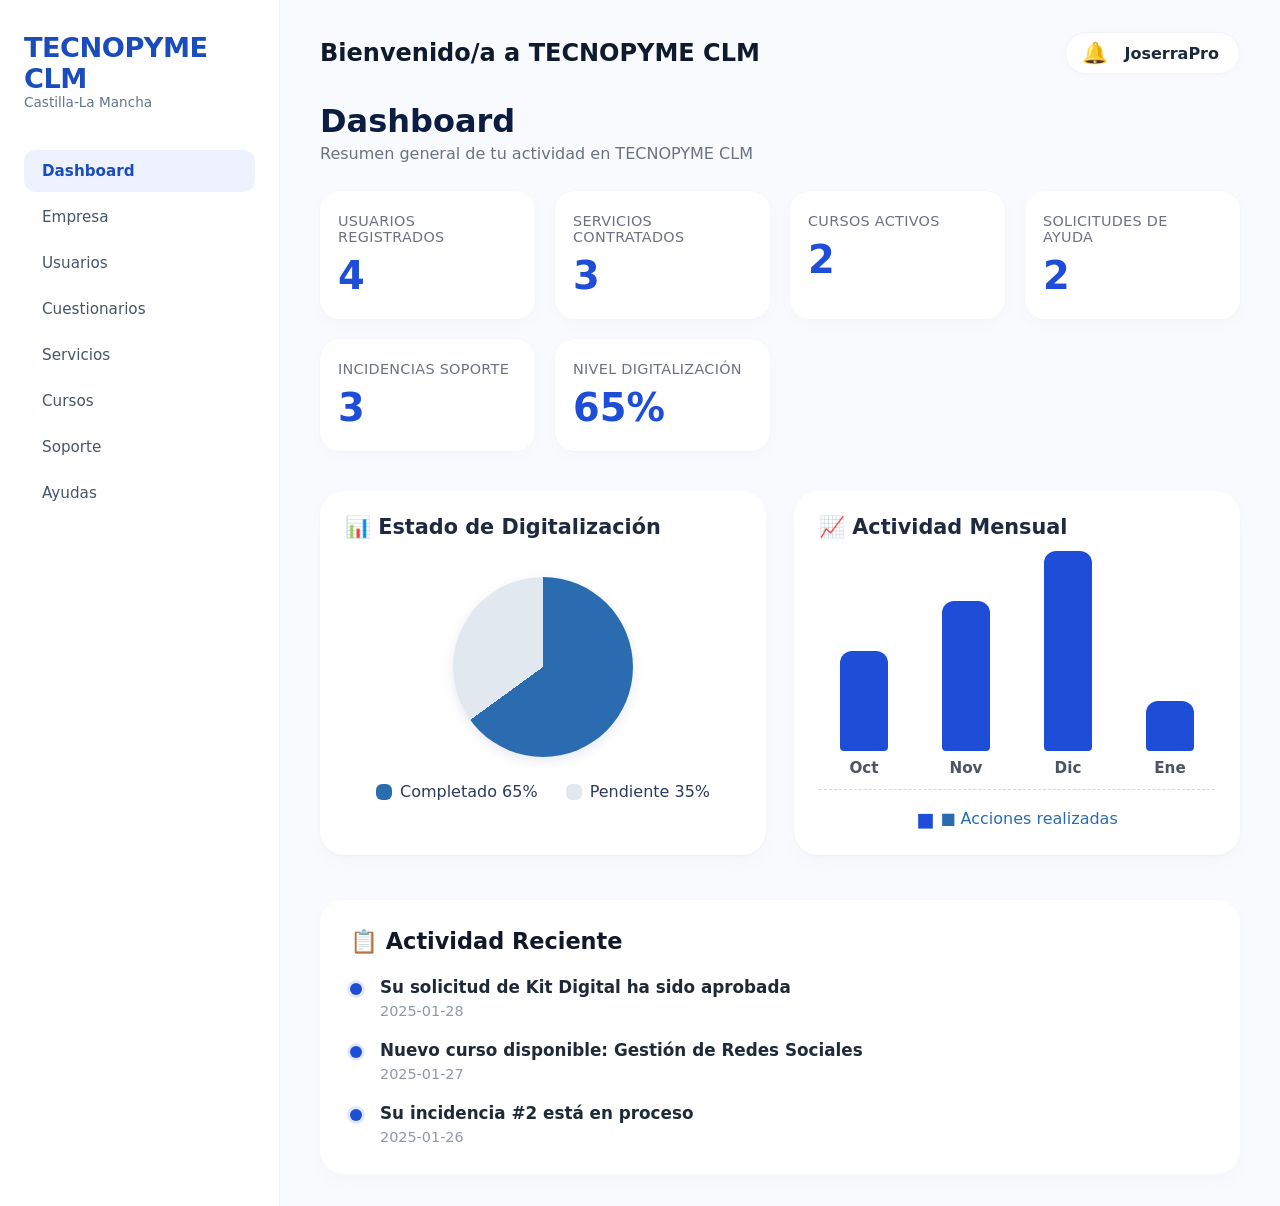
==== index.html @ 3295a4f4 "ldid diidid" ====
<!DOCTYPE html>
<html lang="es">
<head>
    <meta charset="UTF-8">
    <meta name="viewport" content="width=device-width, initial-scale=1.0">
    <title>TECNOPYME CLM · Dashboard</title>
    <link rel="stylesheet" href="estilos3.css">
</head>
<body>
    <div class="layout">
        <!-- SIDEBAR -->
        <aside class="sidebar">
            <div class="logo">
                <h2>TECNOPYME CLM</h2>
                <span>Castilla-La Mancha</span>
            </div>

           <nav class="menu">
            <a href="index.html" class="active">Dashboard</a>
            <a href="empresa.html" >Empresa</a>
            <a href="usuarios.html">Usuarios</a>
            <a href="cuestionarios.html">Cuestionarios</a>
            <a href="servicios.html">Servicios</a>
            <a href="cursos.html">Cursos</a>
            <a href="soporte.html">Soporte</a>
            <a href="ayudas.html">Ayudas </a>
        </nav>
        </aside>

        <!-- MAIN CONTENT -->
        <main class="main-content">
            <!-- TOPBAR -->
            <header class="topbar">
                <h3>Bienvenido/a a TECNOPYME CLM</h3>
                <div class="user">
                    <span class="notification">🔔</span>
                    <span class="user-name">JoserraPro</span>
                </div>
            </header>

            <!-- DASHBOARD HEADER -->
            <section class="dashboard-header">
                <h1>Dashboard</h1>
                <p>Resumen general de tu actividad en TECNOPYME CLM</p>
            </section>

            <!-- CARDS SUPERIORES -->
            <section class="cards-grid">
                <div class="stat-card">
                    <h4>Usuarios Registrados</h4>
                    <div class="number">4</div>
                </div>
                <div class="stat-card">
                    <h4>Servicios Contratados</h4>
                    <div class="number">3</div>
                </div>
                <div class="stat-card">
                    <h4>Cursos Activos</h4>
                    <div class="number">2</div>
                </div>
                <div class="stat-card">
                    <h4>Solicitudes de Ayuda</h4>
                    <div class="number">2</div>
                </div>
                <div class="stat-card">
                    <h4>Incidencias Soporte</h4>
                    <div class="number">3</div>
                </div>
                <div class="stat-card">
                    <h4>Nivel Digitalización</h4>
                    <div class="number">65%</div>
                </div>
            </section>

            <!-- GRÁFICOS: PIE + BARRAS -->
            <section class="charts-row">
                <!-- GRÁFICO CIRCULAR -->
                <div class="chart-panel">
                    <h3>📊 Estado de Digitalización</h3>
                    <div class="pie-wrapper">
                        <div class="pie"></div>
                        <div class="pie-legend">
                            <div class="legend-item">
                                <span class="legend-color blue"></span> Completado 65%
                            </div>
                            <div class="legend-item">
                                <span class="legend-color gray"></span> Pendiente 35%
                            </div>
                        </div>
                    </div>
                </div>

                <!-- GRÁFICO DE BARRAS -->
                <div class="chart-panel">
                    <h3>📈 Actividad Mensual</h3>
                    <div class="barchart-container">
                        <div class="bar-group">
                            <div class="bar-item">
                                <div class="bar-fill" style="height: 100px;"></div>
                                <span class="bar-label">Oct</span>
                            </div>
                            <div class="bar-item">
                                <div class="bar-fill" style="height: 150px;"></div>
                                <span class="bar-label">Nov</span>
                            </div>
                            <div class="bar-item">
                                <div class="bar-fill" style="height: 200px;"></div>
                                <span class="bar-label">Dic</span>
                            </div>
                            <div class="bar-item">
                                <div class="bar-fill" style="height: 50px;"></div>
                                <span class="bar-label">Ene</span>
                            </div>
                        </div>
                        <div class="chart-legend">
                            <span>■ Acciones realizadas</span>
                        </div>
                    </div>
                </div>
            </section>

            <!-- ACTIVIDAD RECIENTE -->
            <section class="recent-section">
                <h3>📋 Actividad Reciente</h3>
                <div class="activity-list">
                    <div class="activity-item">
                        <div class="dot"></div>
                        <div>
                            <p>Su solicitud de Kit Digital ha sido aprobada</p>
                            <span>2025-01-28</span>
                        </div>
                    </div>
                    <div class="activity-item">
                        <div class="dot"></div>
                        <div>
                            <p>Nuevo curso disponible: Gestión de Redes Sociales</p>
                            <span>2025-01-27</span>
                        </div>
                    </div>
                    <div class="activity-item">
                        <div class="dot"></div>
                        <div>
                            <p>Su incidencia #2 está en proceso</p>
                            <span>2025-01-26</span>
                        </div>
                    </div>
                </div>
            </section>
        </main>
    </div>
</body>
</html>
---- estilos3.css ----
* {
    margin: 0;
    padding: 0;
    box-sizing: border-box;
    font-family: 'Segoe UI', Roboto, system-ui, sans-serif;
}

body {
    background-color: #f5f7fa;
}


.layout {
    display: grid;
    grid-template-columns: 260px 1fr;
    min-height: 100vh;
}


.sidebar {
    background: #ffffff;
    border-right: 1px solid #e6e9f0;
    padding: 28px 20px;
    display: flex;
    flex-direction: column;
    box-shadow: 2px 0 12px rgba(0,0,0,0.02);
}

.logo h2 {
    color: #1e4ed8;
    font-size: 1.6rem;
    font-weight: 700;
    letter-spacing: -0.3px;
    margin-bottom: 2px;
}

.logo span {
    font-size: 0.85rem;
    color: #6b7280;
    display: block;
    margin-top: -4px;
    font-weight: 500;
}

.menu {
    margin-top: 40px;
    display: flex;
    flex-direction: column;
    gap: 6px;
}

.menu a {
    text-decoration: none;
    color: #4b5563;
    padding: 12px 16px;
    border-radius: 12px;
    display: flex;
    align-items: center;
    gap: 12px;
    font-weight: 500;
    transition: 0.2s ease;
    font-size: 0.95rem;
}

.menu a:hover {
    background-color: #f0f4ff;
    color: #1e4ed8;
}

.menu a.active {
    background-color: #e8f0ff;
    color: #1e4ed8;
    font-weight: 600;
}


.main-content {
    padding: 30px 35px;
    background-color: #f5f7fa;
    overflow-y: auto;
}

.topbar {
    display: flex;
    justify-content: space-between;
    align-items: center;
    margin-bottom: 16px;
}

.topbar h3 {
    font-size: 1.7rem;
    font-weight: 600;
    color: #111827;
}

.user {
    display: flex;
    align-items: center;
    gap: 20px;
    background: white;
    padding: 8px 16px 8px 20px;
    border-radius: 40px;
    box-shadow: 0 2px 6px rgba(0,0,0,0.02);
    font-weight: 500;
    color: #1f2937;
}

.notification {
    font-size: 1.4rem;
}


.dashboard-header {
    margin-bottom: 28px;
}

.dashboard-header h1 {
    font-size: 2rem;
    font-weight: 700;
    color: #0b1e42;
    margin-bottom: 4px;
}

.dashboard-header p {
    color: #6b7280;
    font-size: 1rem;
}


.cards-grid {
    display: grid;
    grid-template-columns: repeat(auto-fit, minmax(170px, 1fr));
    gap: 20px;
    margin-bottom: 40px;
}

.stat-card {
    background: white;
    border-radius: 20px;
    padding: 22px 18px;
    box-shadow: 0 5px 18px rgba(0,0,0,0.02), 0 0 0 1px rgba(0,0,0,0.01);
}

.stat-card h4 {
    font-size: 0.9rem;
    font-weight: 500;
    color: #6b7280;
    letter-spacing: 0.3px;
    margin-bottom: 10px;
    text-transform: uppercase;
}

.stat-card .number {
    font-size: 2.4rem;
    font-weight: 700;
    color: #1e4ed8;
    line-height: 1.1;
}

.charts-row {
    display: grid;
    grid-template-columns: 1fr 1fr;
    gap: 28px;
    margin-bottom: 45px;
}

.chart-panel {
    background: white;
    border-radius: 24px;
    padding: 24px 25px;
    box-shadow: 0 8px 22px rgba(0,0,0,0.02), 0 1px 2px rgba(0,0,0,0.03);
}

.chart-panel h3 {
    font-size: 1.3rem;
    font-weight: 600;
    color: #1f2a41;
    margin-bottom: 18px;
}


.pie-wrapper {
    display: flex;
    flex-direction: column;
    align-items: center;
    justify-content: center;
}

.pie {
    width: 180px;
    height: 180px;
    border-radius: 50%;
    background: conic-gradient(#2b6cb0 0deg 234deg, #e2e8f0 234deg 360deg);
    margin: 20px 0 10px;
    box-shadow: 0 4px 12px rgba(0,40,100,0.1);
}

.pie-legend {
    display: flex;
    gap: 28px;
    margin-top: 15px;
    font-weight: 500;
}

.legend-item {
    display: flex;
    align-items: center;
    gap: 8px;
    color: #2d3a5e;
}

.legend-color {
    width: 16px;
    height: 16px;
    border-radius: 6px;
}

.legend-color.blue {
    background-color: #2b6cb0;
}

.legend-color.gray {
    background-color: #e2e8f0;
}


.barchart-container {
    margin-top: 12px;
}

.bar-group {
    display: flex;
    align-items: flex-end;
    justify-content: space-around;
    gap: 12px;
    height: 220px;
    margin-bottom: 12px;
}

.bar-item {
    flex: 1;
    display: flex;
    flex-direction: column;
    align-items: center;
    gap: 8px;
}

.bar-fill {
    width: 100%;
    max-width: 48px;
    background-color: #1e4ed8;
    border-radius: 12px 12px 4px 4px;
    min-height: 6px;
}

.bar-label {
    font-weight: 600;
    color: #4b5563;
    font-size: 0.95rem;
}

.chart-legend {
    display: flex;
    justify-content: center;
    gap: 8px;
    color: #2b6cb0;
    font-weight: 500;
    margin-top: 10px;
    border-top: 1px dashed #d1d9e6;
    padding-top: 18px;
}

.chart-legend span::before {
    content: "■";
    color: #1e4ed8;
    margin-right: 6px;
    font-size: 1.2rem;
    vertical-align: middle;
}


.recent-section {
    background: white;
    border-radius: 24px;
    padding: 28px 30px;
    box-shadow: 0 8px 22px rgba(0,0,0,0.02);
    margin-top: 10px;
}

.recent-section h3 {
    font-size: 1.4rem;
    font-weight: 600;
    color: #111827;
    margin-bottom: 22px;
}

.activity-list {
    display: flex;
    flex-direction: column;
    gap: 20px;
}

.activity-item {
    display: flex;
    align-items: flex-start;
    gap: 18px;
}

.dot {
    width: 12px;
    height: 12px;
    background-color: #1e4ed8;
    border-radius: 50%;
    margin-top: 6px;
    box-shadow: 0 0 0 3px rgba(30,78,216,0.12);
}

.activity-item p {
    font-weight: 600;
    color: #1f2937;
    margin-bottom: 4px;
    font-size: 1.05rem;
}

.activity-item span {
    color: #8e98ab;
    font-size: 0.9rem;
    font-weight: 500;
}


/*  */


* {
    margin: 0;
    padding: 0;
    box-sizing: border-box;
    font-family: 'Segoe UI', Roboto, system-ui, -apple-system, sans-serif;
}

body {
    background-color: #f8fafd;
}


.layout {
    display: grid;
    grid-template-columns: 280px 1fr;
    min-height: 100vh;
}


.sidebar {
    background: #ffffff;
    border-right: 1px solid #edf2f7;
    padding: 32px 24px;
    display: flex;
    flex-direction: column;
    box-shadow: 4px 0 20px rgba(0, 0, 0, 0.02);
}

.logo h2 {
    color: #1a4cbc;
    font-size: 1.7rem;
    font-weight: 700;
    letter-spacing: -0.5px;
    margin-bottom: 4px;
}

.logo span {
    font-size: 0.85rem;
    color: #64748b;
    display: block;
    font-weight: 500;
}

.menu {
    margin-top: 40px;
    display: flex;
    flex-direction: column;
    gap: 4px;
}

.menu a {
    text-decoration: none;
    color: #475569;
    padding: 12px 18px;
    border-radius: 12px;
    display: flex;
    align-items: center;
    gap: 12px;
    font-weight: 500;
    font-size: 0.95rem;
    transition: all 0.2s ease;
}

.menu a:hover {
    background-color: #f1f5f9;
    color: #1a4cbc;
}

.menu a.active {
    background-color: #eef2ff;
    color: #1a4cbc;
    font-weight: 600;
}


.main-content {
    padding: 32px 40px;
    background-color: #f8fafd;
}


.topbar {
    display: flex;
    justify-content: space-between;
    align-items: center;
    margin-bottom: 28px;
}

.topbar h3 {
    font-size: 1.5rem;
    font-weight: 600;
    color: #0f1a2e;
}

.user {
    display: flex;
    align-items: center;
    gap: 16px;
    background: white;
    padding: 8px 20px 8px 16px;
    border-radius: 40px;
    box-shadow: 0 2px 8px rgba(0, 0, 0, 0.02);
    border: 1px solid #f0f4f9;
}

.notification {
    font-size: 1.3rem;
}

.user-name {
    font-weight: 600;
    color: #1e293b;
}


.page-header {
    margin-bottom: 32px;
}

.page-title {
    font-size: 2.2rem;
    font-weight: 700;
    color: #0b1e42;
    margin-bottom: 6px;
}

.page-subtitle {
    color: #64748b;
    font-size: 1.1rem;
}


.cursos-container {
    display: flex;
    flex-direction: column;
    gap: 16px;
}


.curso-card {
    background: white;
    border-radius: 24px;
    padding: 28px 32px;
    display: flex;
    justify-content: space-between;
    align-items: center;
    box-shadow: 0 4px 20px rgba(0, 0, 0, 0.02);
    border: 1px solid #f0f4fa;
    transition: all 0.2s ease;
}

.curso-card:hover {
    box-shadow: 0 12px 30px rgba(0, 0, 0, 0.04);
    border-color: #d9e6f2;
}

.curso-info {
    flex: 1;
}

.curso-titulo {
    font-size: 1.4rem;
    font-weight: 700;
    color: #0f1a2e;
    margin-bottom: 6px;
}

.curso-descripcion {
    font-size: 1rem;
    color: #5f6c86;
    margin-bottom: 16px;
}

.curso-detalles {
    display: flex;
    align-items: center;
    gap: 24px;
    flex-wrap: wrap;
}

.curso-duracion {
    display: flex;
    align-items: center;
    gap: 6px;
    color: #4b5565;
    font-weight: 500;
    font-size: 0.95rem;
}

.curso-estado {
    padding: 6px 16px;
    border-radius: 40px;
    font-size: 0.9rem;
    font-weight: 600;
    display: inline-flex;
    align-items: center;
    gap: 4px;
}

.curso-estado.activo {
    background: #e6f7e6;
    color: #0e7b32;
}

.curso-inscrito {
    background: #e8f0fe;
    color: #1a4cbc;
    padding: 6px 16px;
    border-radius: 40px;
    font-weight: 600;
    font-size: 0.9rem;
    display: inline-flex;
    align-items: center;
    gap: 6px;
}

.curso-no-inscrito {
    color: #64748b;
    font-weight: 500;
    font-size: 0.95rem;
    padding: 6px 0;
}

.curso-boton {
    background: #1a4cbc;
    color: white;
    border: none;
    padding: 14px 32px;
    border-radius: 40px;
    font-weight: 600;
    font-size: 1rem;
    cursor: pointer;
    transition: all 0.2s ease;
    white-space: nowrap;
    box-shadow: 0 8px 16px rgba(26, 76, 188, 0.2);
    margin-left: 24px;
    border: 1px solid transparent;
}

.curso-boton:hover {
    background: #0f3a94;
    transform: translateY(-2px);
    box-shadow: 0 12px 24px rgba(26, 76, 188, 0.25);
}

.curso-boton:active {
    transform: translateY(0);
    box-shadow: 0 4px 12px rgba(26, 76, 188, 0.2);
}


/* ofidjd */
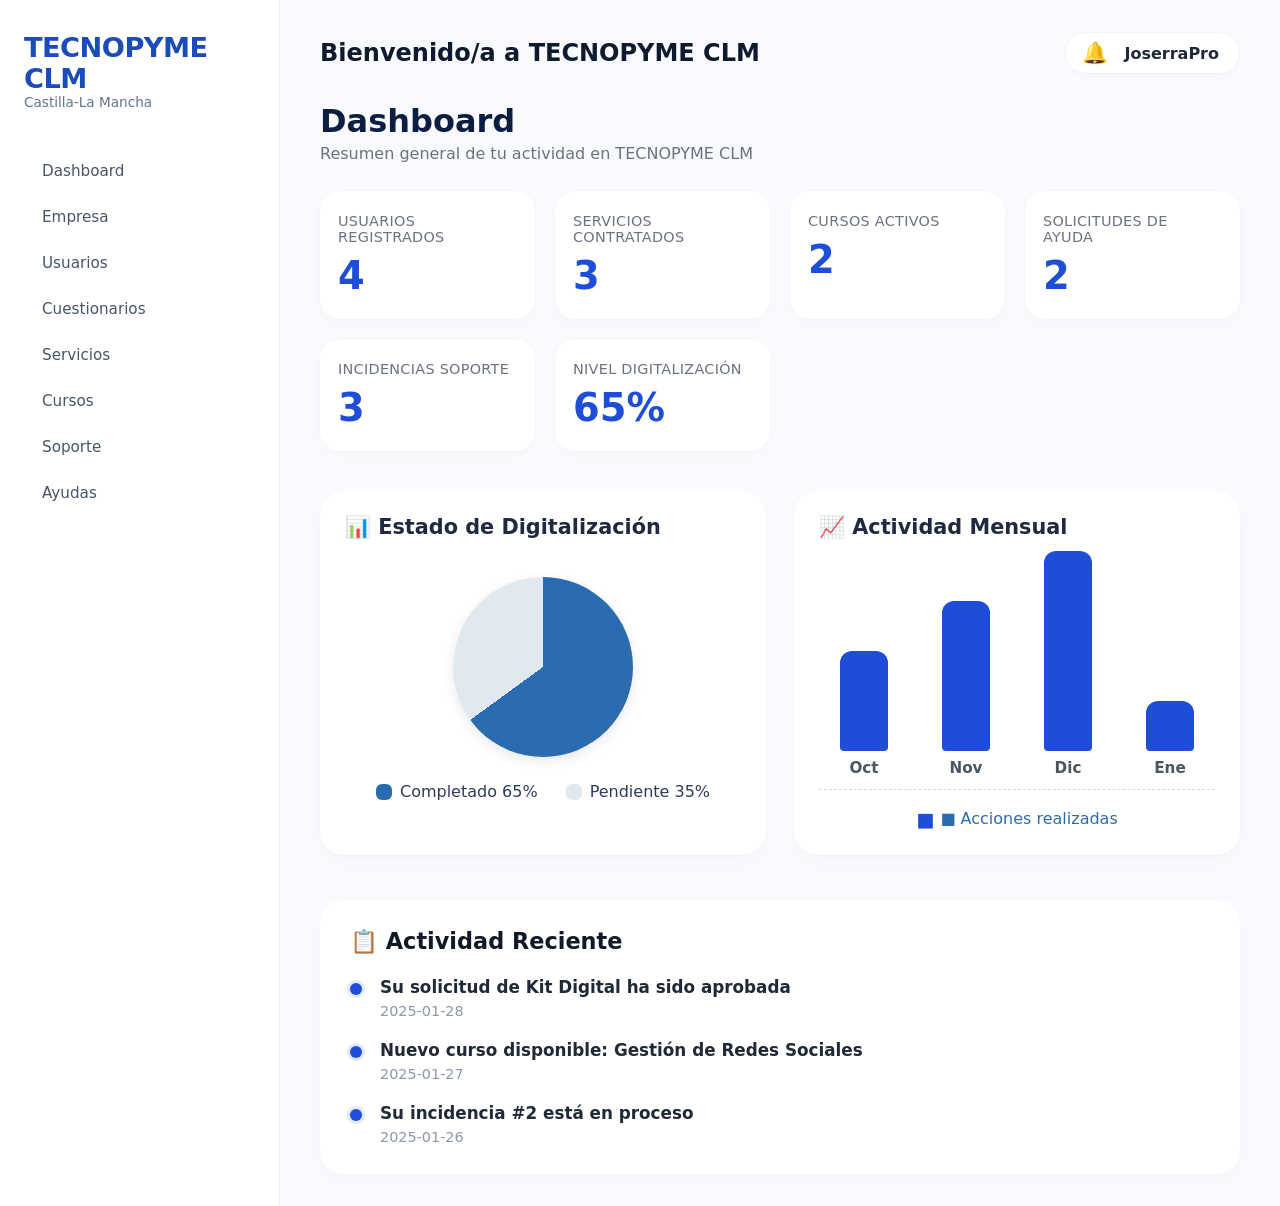
==== commit 30b3eda5: "Merge branch 'main' of https://github.com/bachirsalehsahara-prog/ProyectoJoserra" ====
--- a/index.html
+++ b/index.html
@@ -15,15 +15,15 @@
                 <span>Castilla-La Mancha</span>
             </div>
 
-           <nav class="menu">
-            <a href="index.html" class="active">Dashboard</a>
-            <a href="empresa.html" >Empresa</a>
-            <a href="usuarios.html">Usuarios</a>
-            <a href="cuestionarios.html">Cuestionarios</a>
-            <a href="servicios.html">Servicios</a>
-            <a href="cursos.html">Cursos</a>
-            <a href="soporte.html">Soporte</a>
-            <a href="ayudas.html">Ayudas </a>
+        <nav class="menu">
+            <a href="#index.html"></i> Dashboard</a>
+            <a href="#empresa.html"></i> Empresa</a>
+            <a href="#usuarios.html"></i> Usuarios</a>
+            <a href="#cuestionarios.html"></i> Cuestionarios</a>
+            <a href="#servicios.html"></i> Servicios</a>
+            <a href="#cursos.html"></i> Cursos</a>
+            <a href="#soporte.html"></i> Soporte</a>
+            <a href="#ayudas.html"></i> Ayudas</a>
         </nav>
         </aside>
 
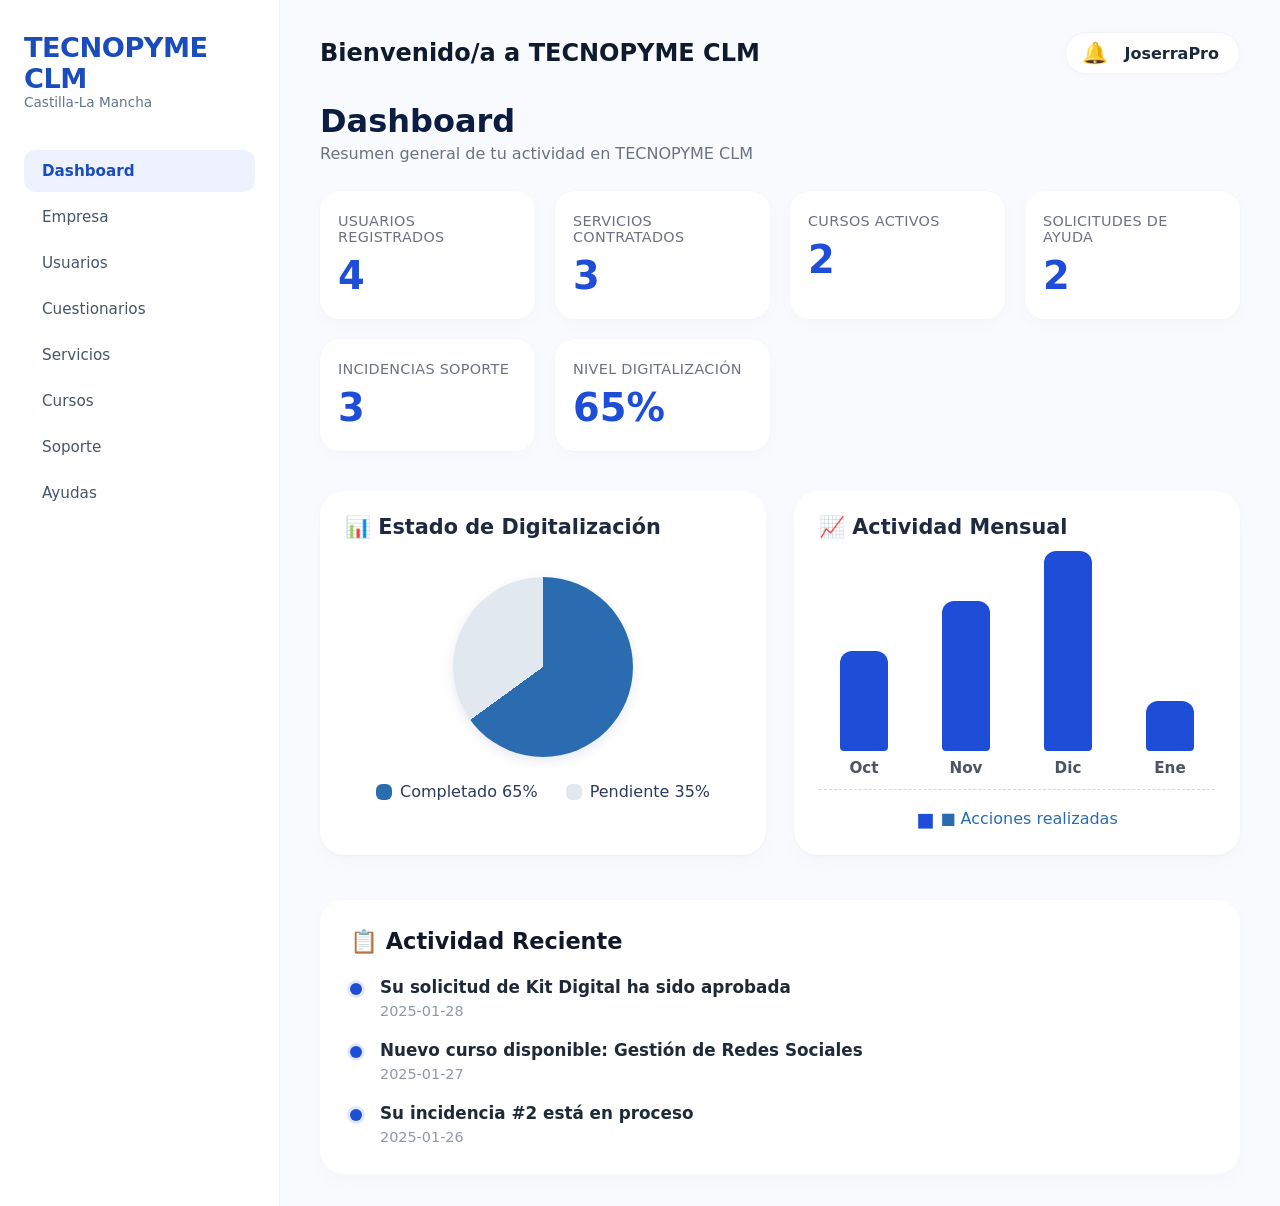
==== commit 7a045740: "jhj" ====
--- a/index.html
+++ b/index.html
@@ -16,14 +16,15 @@
             </div>
 
         <nav class="menu">
-            <a href="#index.html"></i> Dashboard</a>
-            <a href="#empresa.html"></i> Empresa</a>
-            <a href="#usuarios.html"></i> Usuarios</a>
-            <a href="#cuestionarios.html"></i> Cuestionarios</a>
-            <a href="#servicios.html"></i> Servicios</a>
-            <a href="#cursos.html"></i> Cursos</a>
-            <a href="#soporte.html"></i> Soporte</a>
-            <a href="#ayudas.html"></i> Ayudas</a>
+                <a href="index.html" class="active">Dashboard</a>
+                <a href="empresa.html">Empresa</a>
+                <a href="usuarios.html" class="activo">Usuarios</a>
+                <a href="cuestionarios.html">Cuestionarios</a>
+                <a href="servicios.html">Servicios</a>
+                <a href="cursos.html">Cursos</a>
+                <a href="soporte.html">Soporte</a>
+                <a href="ayudas.html">Ayudas</a>
+            </nav>
         </nav>
         </aside>
 
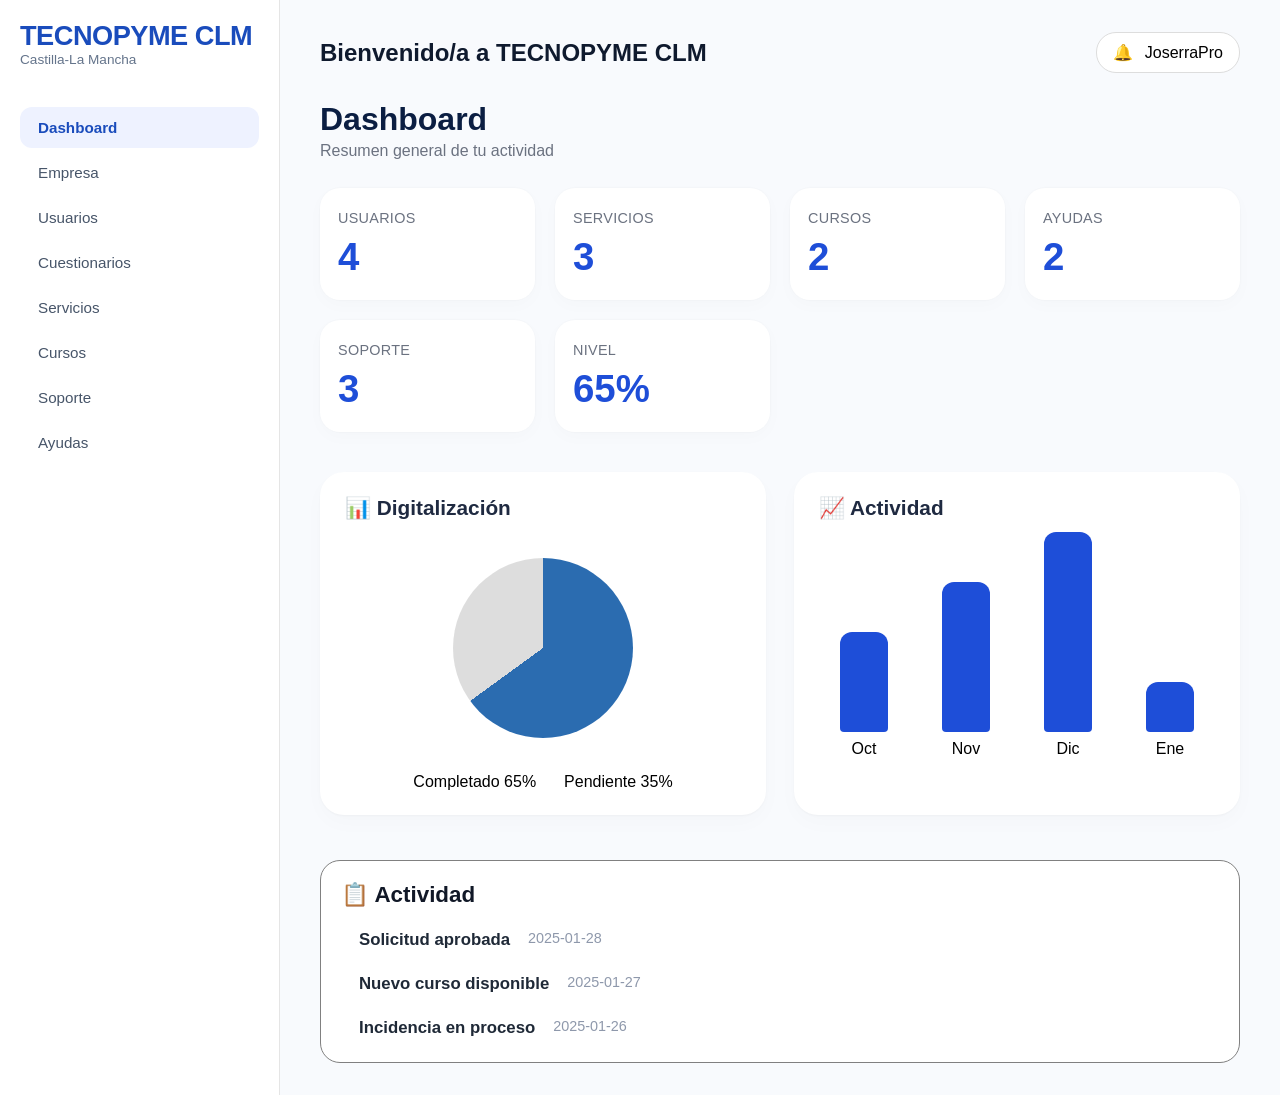
==== commit aa9fa9b4: "Refactor HTML structure for improved layout" ====
--- a/index.html
+++ b/index.html
@@ -6,148 +6,130 @@
     <title>TECNOPYME CLM · Dashboard</title>
     <link rel="stylesheet" href="estilos3.css">
 </head>
+
 <body>
-    <div class="layout">
-        <!-- SIDEBAR -->
-        <aside class="sidebar">
-            <div class="logo">
-                <h2>TECNOPYME CLM</h2>
-                <span>Castilla-La Mancha</span>
+<div class="layout">
+
+    <!-- SIDEBAR -->
+    <aside class="sidebar">
+
+        <div class="logo">
+            <h2>TECNOPYME CLM</h2>
+            <span>Castilla-La Mancha</span>
+        </div>
+
+        <nav class="menu">
+            <a href="index.html" class="active">Dashboard</a>
+            <a href="empresa.html">Empresa</a>
+            <a href="usuarios.html">Usuarios</a>
+            <a href="cuestionarios.html">Cuestionarios</a>
+            <a href="servicios.html">Servicios</a>
+            <a href="cursos.html">Cursos</a>
+            <a href="soporte.html">Soporte</a>
+            <a href="ayudas.html">Ayudas</a>
+        </nav>
+
+    </aside>
+
+    <!-- MAIN -->
+    <main class="main-content">
+
+        <header class="topbar">
+            <h3>Bienvenido/a a TECNOPYME CLM</h3>
+
+            <div class="user">
+                🔔 <span>JoserraPro</span>
+            </div>
+        </header>
+
+        <section class="dashboard-header">
+            <h1>Dashboard</h1>
+            <p>Resumen general de tu actividad</p>
+        </section>
+
+        <section class="cards-grid">
+            <div class="stat-card"><h4>Usuarios</h4><div class="number">4</div></div>
+            <div class="stat-card"><h4>Servicios</h4><div class="number">3</div></div>
+            <div class="stat-card"><h4>Cursos</h4><div class="number">2</div></div>
+            <div class="stat-card"><h4>Ayudas</h4><div class="number">2</div></div>
+            <div class="stat-card"><h4>Soporte</h4><div class="number">3</div></div>
+            <div class="stat-card"><h4>Nivel</h4><div class="number">65%</div></div>
+        </section>
+
+        <section class="charts-row">
+
+            <div class="chart-panel">
+                <h3>📊 Digitalización</h3>
+
+                <div class="pie-wrapper">
+                    <div class="pie"></div>
+
+                    <div class="pie-legend">
+                        <div>Completado 65%</div>
+                        <div>Pendiente 35%</div>
+                    </div>
+                </div>
             </div>
 
-        <nav class="menu">
-                <a href="index.html" class="active">Dashboard</a>
-                <a href="empresa.html">Empresa</a>
-                <a href="usuarios.html" class="activo">Usuarios</a>
-                <a href="cuestionarios.html">Cuestionarios</a>
-                <a href="servicios.html">Servicios</a>
-                <a href="cursos.html">Cursos</a>
-                <a href="soporte.html">Soporte</a>
-                <a href="ayudas.html">Ayudas</a>
-            </nav>
-        </nav>
-        </aside>
+            <div class="chart-panel">
+                <h3>📈 Actividad</h3>
 
-        <!-- MAIN CONTENT -->
-        <main class="main-content">
-            <!-- TOPBAR -->
-            <header class="topbar">
-                <h3>Bienvenido/a a TECNOPYME CLM</h3>
-                <div class="user">
-                    <span class="notification">🔔</span>
-                    <span class="user-name">JoserraPro</span>
-                </div>
-            </header>
+                <div class="barchart-container">
+                    <div class="bar-group">
 
-            <!-- DASHBOARD HEADER -->
-            <section class="dashboard-header">
-                <h1>Dashboard</h1>
-                <p>Resumen general de tu actividad en TECNOPYME CLM</p>
-            </section>
+                        <div class="bar-item">
+                            <div class="bar-fill" style="height:100px;"></div>
+                            <span>Oct</span>
+                        </div>
 
-            <!-- CARDS SUPERIORES -->
-            <section class="cards-grid">
-                <div class="stat-card">
-                    <h4>Usuarios Registrados</h4>
-                    <div class="number">4</div>
-                </div>
-                <div class="stat-card">
-                    <h4>Servicios Contratados</h4>
-                    <div class="number">3</div>
-                </div>
-                <div class="stat-card">
-                    <h4>Cursos Activos</h4>
-                    <div class="number">2</div>
-                </div>
-                <div class="stat-card">
-                    <h4>Solicitudes de Ayuda</h4>
-                    <div class="number">2</div>
-                </div>
-                <div class="stat-card">
-                    <h4>Incidencias Soporte</h4>
-                    <div class="number">3</div>
-                </div>
-                <div class="stat-card">
-                    <h4>Nivel Digitalización</h4>
-                    <div class="number">65%</div>
-                </div>
-            </section>
+                        <div class="bar-item">
+                            <div class="bar-fill" style="height:150px;"></div>
+                            <span>Nov</span>
+                        </div>
 
-            <!-- GRÁFICOS: PIE + BARRAS -->
-            <section class="charts-row">
-                <!-- GRÁFICO CIRCULAR -->
-                <div class="chart-panel">
-                    <h3>📊 Estado de Digitalización</h3>
-                    <div class="pie-wrapper">
-                        <div class="pie"></div>
-                        <div class="pie-legend">
-                            <div class="legend-item">
-                                <span class="legend-color blue"></span> Completado 65%
-                            </div>
-                            <div class="legend-item">
-                                <span class="legend-color gray"></span> Pendiente 35%
-                            </div>
+                        <div class="bar-item">
+                            <div class="bar-fill" style="height:200px;"></div>
+                            <span>Dic</span>
                         </div>
+
+                        <div class="bar-item">
+                            <div class="bar-fill" style="height:50px;"></div>
+                            <span>Ene</span>
+                        </div>
+
                     </div>
                 </div>
+            </div>
 
-                <!-- GRÁFICO DE BARRAS -->
-                <div class="chart-panel">
-                    <h3>📈 Actividad Mensual</h3>
-                    <div class="barchart-container">
-                        <div class="bar-group">
-                            <div class="bar-item">
-                                <div class="bar-fill" style="height: 100px;"></div>
-                                <span class="bar-label">Oct</span>
-                            </div>
-                            <div class="bar-item">
-                                <div class="bar-fill" style="height: 150px;"></div>
-                                <span class="bar-label">Nov</span>
-                            </div>
-                            <div class="bar-item">
-                                <div class="bar-fill" style="height: 200px;"></div>
-                                <span class="bar-label">Dic</span>
-                            </div>
-                            <div class="bar-item">
-                                <div class="bar-fill" style="height: 50px;"></div>
-                                <span class="bar-label">Ene</span>
-                            </div>
-                        </div>
-                        <div class="chart-legend">
-                            <span>■ Acciones realizadas</span>
-                        </div>
-                    </div>
+        </section>
+
+        <section class="recent-section">
+            <h3>📋 Actividad</h3>
+
+            <div class="activity-list">
+
+                <div class="activity-item">
+                    <div class="estado"></div>
+                    <p>Solicitud aprobada</p>
+                    <span>2025-01-28</span>
                 </div>
-            </section>
 
-            <!-- ACTIVIDAD RECIENTE -->
-            <section class="recent-section">
-                <h3>📋 Actividad Reciente</h3>
-                <div class="activity-list">
-                    <div class="activity-item">
-                        <div class="dot"></div>
-                        <div>
-                            <p>Su solicitud de Kit Digital ha sido aprobada</p>
-                            <span>2025-01-28</span>
-                        </div>
-                    </div>
-                    <div class="activity-item">
-                        <div class="dot"></div>
-                        <div>
-                            <p>Nuevo curso disponible: Gestión de Redes Sociales</p>
-                            <span>2025-01-27</span>
-                        </div>
-                    </div>
-                    <div class="activity-item">
-                        <div class="dot"></div>
-                        <div>
-                            <p>Su incidencia #2 está en proceso</p>
-                            <span>2025-01-26</span>
-                        </div>
-                    </div>
+                <div class="activity-item">
+                    <div class="estado"></div>
+                    <p>Nuevo curso disponible</p>
+                    <span>2025-01-27</span>
                 </div>
-            </section>
-        </main>
-    </div>
+
+                <div class="activity-item">
+                    <div class="estado"></div>
+                    <p>Incidencia en proceso</p>
+                    <span>2025-01-26</span>
+                </div>
+
+            </div>
+        </section>
+
+    </main>
+</div>
 </body>
-</html>+</html>
--- a/estilos3.css
+++ b/estilos3.css
@@ -1,9 +1,9 @@
 
-* {
+*{
     margin: 0;
     padding: 0;
     box-sizing: border-box;
-    font-family: 'Segoe UI', Roboto, system-ui, sans-serif;
+    font-family: sans-serif;
 }
 
 body {
@@ -94,23 +94,6 @@
     color: #111827;
 }
 
-.user {
-    display: flex;
-    align-items: center;
-    gap: 20px;
-    background: white;
-    padding: 8px 16px 8px 20px;
-    border-radius: 40px;
-    box-shadow: 0 2px 6px rgba(0,0,0,0.02);
-    font-weight: 500;
-    color: #1f2937;
-}
-
-.notification {
-    font-size: 1.4rem;
-}
-
-
 .dashboard-header {
     margin-bottom: 28px;
 }
@@ -187,13 +170,12 @@
     justify-content: center;
 }
 
-.pie {
+.pie{
     width: 180px;
     height: 180px;
     border-radius: 50%;
-    background: conic-gradient(#2b6cb0 0deg 234deg, #e2e8f0 234deg 360deg);
-    margin: 20px 0 10px;
-    box-shadow: 0 4px 12px rgba(0,40,100,0.1);
+    background: conic-gradient(#2b6cb0 0deg 234deg, #ddd 234deg 360deg);
+    margin: 20px auto;
 }
 
 .pie-legend {
@@ -280,11 +262,11 @@
 }
 
 
-.recent-section {
+.recent-section{
     background: white;
-    border-radius: 24px;
-    padding: 28px 30px;
-    box-shadow: 0 8px 22px rgba(0,0,0,0.02);
+    border-radius: 20px;
+    padding: 20px;
+    border: 1px solid gray;
     margin-top: 10px;
 }
 
@@ -307,13 +289,13 @@
     gap: 18px;
 }
 
-.dot {
+.dot{
     width: 12px;
     height: 12px;
     background-color: #1e4ed8;
     border-radius: 50%;
     margin-top: 6px;
-    box-shadow: 0 0 0 3px rgba(30,78,216,0.12);
+    border: 2px solid #cbd5e1;
 }
 
 .activity-item p {
@@ -328,16 +310,12 @@
     font-size: 0.9rem;
     font-weight: 500;
 }
-
-
-/*  */
-
 
 * {
     margin: 0;
     padding: 0;
     box-sizing: border-box;
-    font-family: 'Segoe UI', Roboto, system-ui, -apple-system, sans-serif;
+    font-family: Arial, sans-serif;
 }
 
 body {
@@ -352,13 +330,12 @@
 }
 
 
-.sidebar {
-    background: #ffffff;
-    border-right: 1px solid #edf2f7;
-    padding: 32px 24px;
-    display: flex;
-    flex-direction: column;
-    box-shadow: 4px 0 20px rgba(0, 0, 0, 0.02);
+.sidebar{
+    background: white;
+    padding: 20px;
+    display: flex;
+    flex-direction: column;
+    border-right: 1px solid #e5e5e5;
 }
 
 .logo h2 {
@@ -427,15 +404,14 @@
     color: #0f1a2e;
 }
 
-.user {
-    display: flex;
-    align-items: center;
-    gap: 16px;
+.user{
+    display: flex;
+    align-items: center;
+    gap: 12px;
     background: white;
-    padding: 8px 20px 8px 16px;
-    border-radius: 40px;
-    box-shadow: 0 2px 8px rgba(0, 0, 0, 0.02);
-    border: 1px solid #f0f4f9;
+    padding: 10px 16px;
+    border-radius: 20px;
+    border: 1px solid #ddd;
 }
 
 .notification {
@@ -472,21 +448,18 @@
 }
 
 
-.curso-card {
+.curso-card{
     background: white;
-    border-radius: 24px;
-    padding: 28px 32px;
+    padding: 20px;
     display: flex;
     justify-content: space-between;
     align-items: center;
-    box-shadow: 0 4px 20px rgba(0, 0, 0, 0.02);
-    border: 1px solid #f0f4fa;
-    transition: all 0.2s ease;
-}
-
-.curso-card:hover {
-    box-shadow: 0 12px 30px rgba(0, 0, 0, 0.04);
-    border-color: #d9e6f2;
+    border: 1px solid #ddd;
+    border-radius: 15px;
+}
+
+.curso-card:hover{
+    border-color: #bbb;
 }
 
 .curso-info {
@@ -550,38 +523,26 @@
 }
 
 .curso-no-inscrito {
-    color: #64748b;
+    color: #2d8555;
     font-weight: 500;
     font-size: 0.95rem;
     padding: 6px 0;
 }
 
-.curso-boton {
+.curso-boton{
     background: #1a4cbc;
     color: white;
     border: none;
-    padding: 14px 32px;
-    border-radius: 40px;
-    font-weight: 600;
-    font-size: 1rem;
+    padding: 12px 20px;
+    border-radius: 10px;
     cursor: pointer;
-    transition: all 0.2s ease;
-    white-space: nowrap;
-    box-shadow: 0 8px 16px rgba(26, 76, 188, 0.2);
-    margin-left: 24px;
-    border: 1px solid transparent;
-}
-
-.curso-boton:hover {
+    margin-left: 20px;
+}
+
+.curso-boton:hover{
     background: #0f3a94;
-    transform: translateY(-2px);
-    box-shadow: 0 12px 24px rgba(26, 76, 188, 0.25);
-}
-
-.curso-boton:active {
-    transform: translateY(0);
-    box-shadow: 0 4px 12px rgba(26, 76, 188, 0.2);
-}
-
-
-/* ofidjd */+}
+
+.curso-boton:active{
+    background: #0d357f;
+}
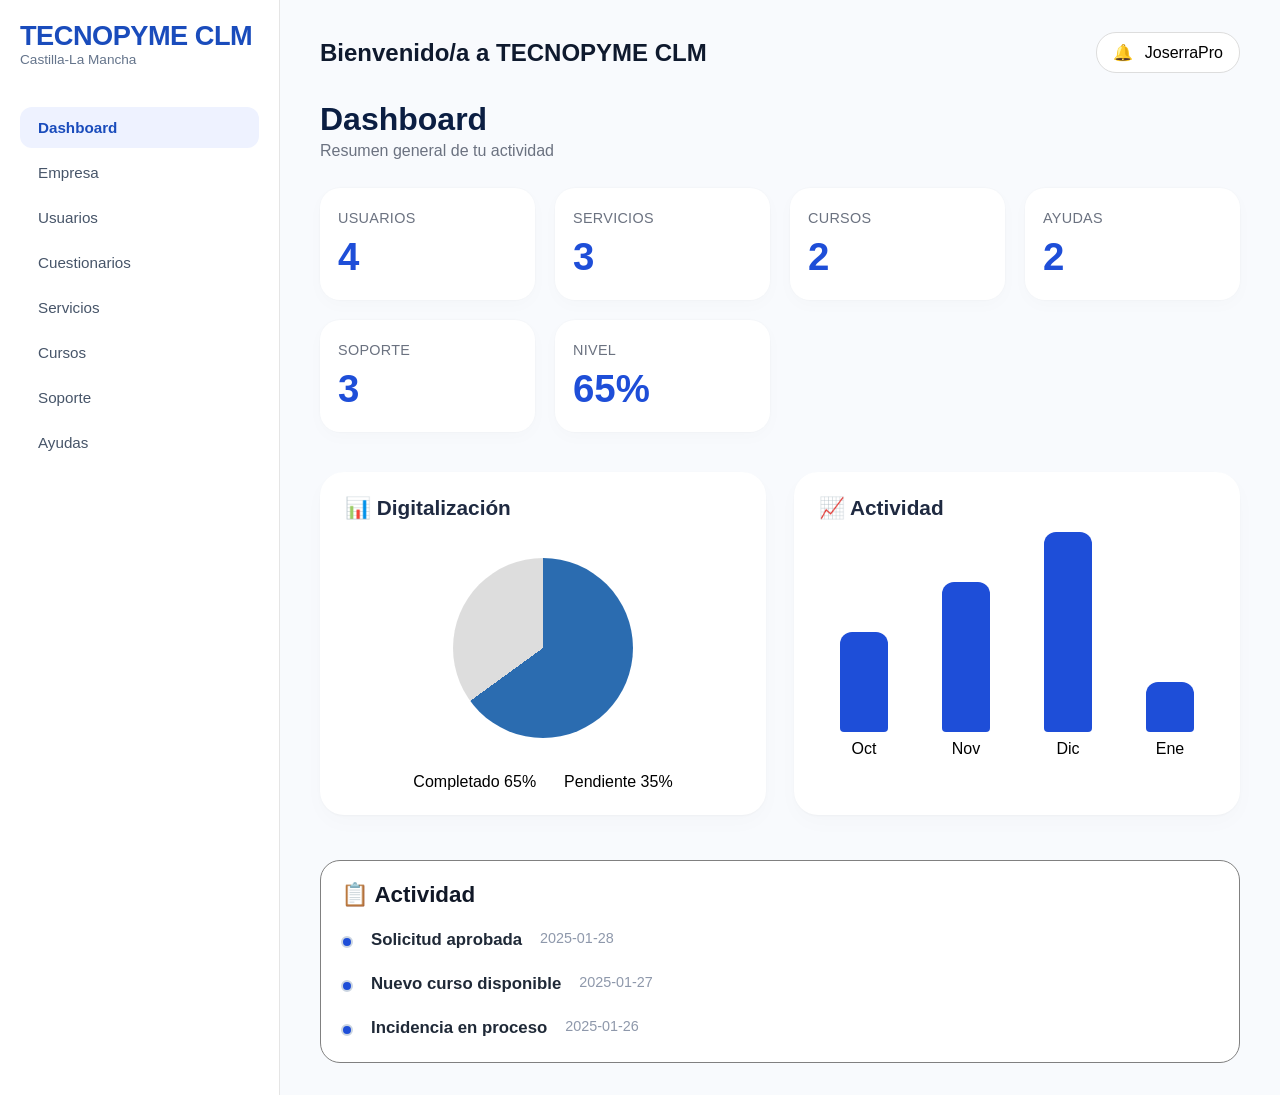
==== commit 6f7e0819: "Add script tag for funcionalidades.js" ====
--- a/index.html
+++ b/index.html
@@ -5,6 +5,7 @@
     <meta name="viewport" content="width=device-width, initial-scale=1.0">
     <title>TECNOPYME CLM · Dashboard</title>
     <link rel="stylesheet" href="estilos3.css">
+    <script src="funcionalidades.js" defer></script>
 </head>
 
 <body>
--- a/estilos3.css
+++ b/estilos3.css
@@ -18,13 +18,12 @@
 }
 
 
-.sidebar {
-    background: #ffffff;
-    border-right: 1px solid #e6e9f0;
-    padding: 28px 20px;
-    display: flex;
-    flex-direction: column;
-    box-shadow: 2px 0 12px rgba(0,0,0,0.02);
+.sidebar{
+    background: white;
+    padding: 20px;
+    display: flex;
+    flex-direction: column;
+    border-right: 1px solid #e0e0e0;
 }
 
 .logo h2 {
@@ -289,7 +288,7 @@
     gap: 18px;
 }
 
-.dot{
+.estado{
     width: 12px;
     height: 12px;
     background-color: #1e4ed8;
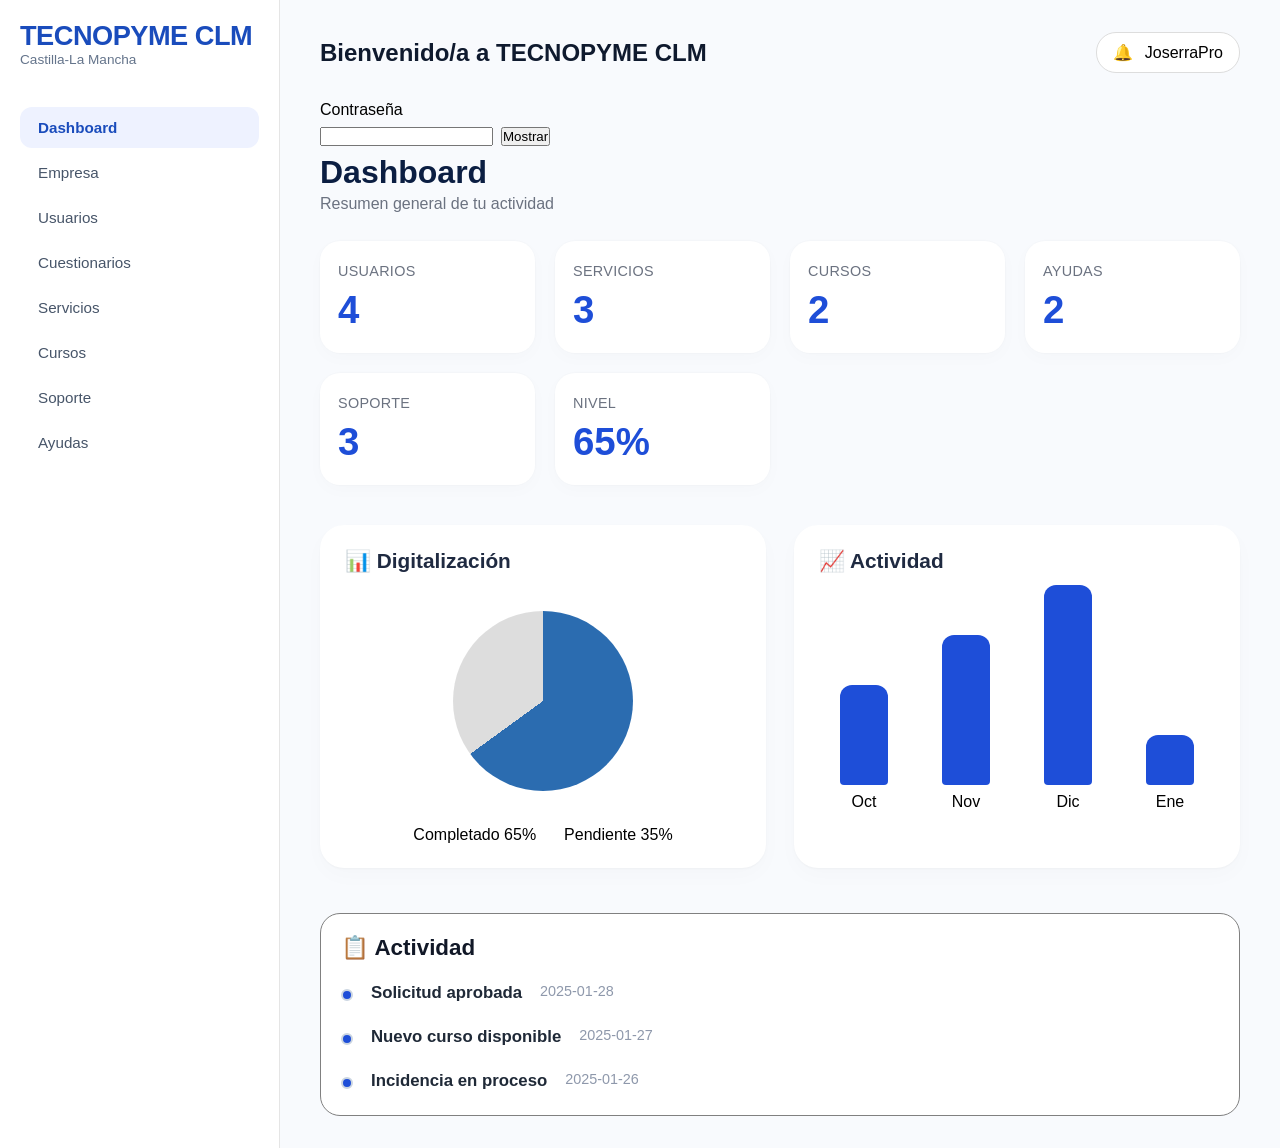
==== commit 3a902299: "Add password input field with toggle visibility button" ====
--- a/index.html
+++ b/index.html
@@ -43,6 +43,14 @@
             </div>
         </header>
 
+        <!-- Campo contraseña -->
+        <label for="password">Contraseña</label>
+        <div style="display:flex;gap:8px;align-items:center;margin:8px 0;">
+          <input id="password" type="password" />
+          <button id="togglePwd" type="button" aria-pressed="false">Mostrar</button>
+        </div>
+
+        
         <section class="dashboard-header">
             <h1>Dashboard</h1>
             <p>Resumen general de tu actividad</p>
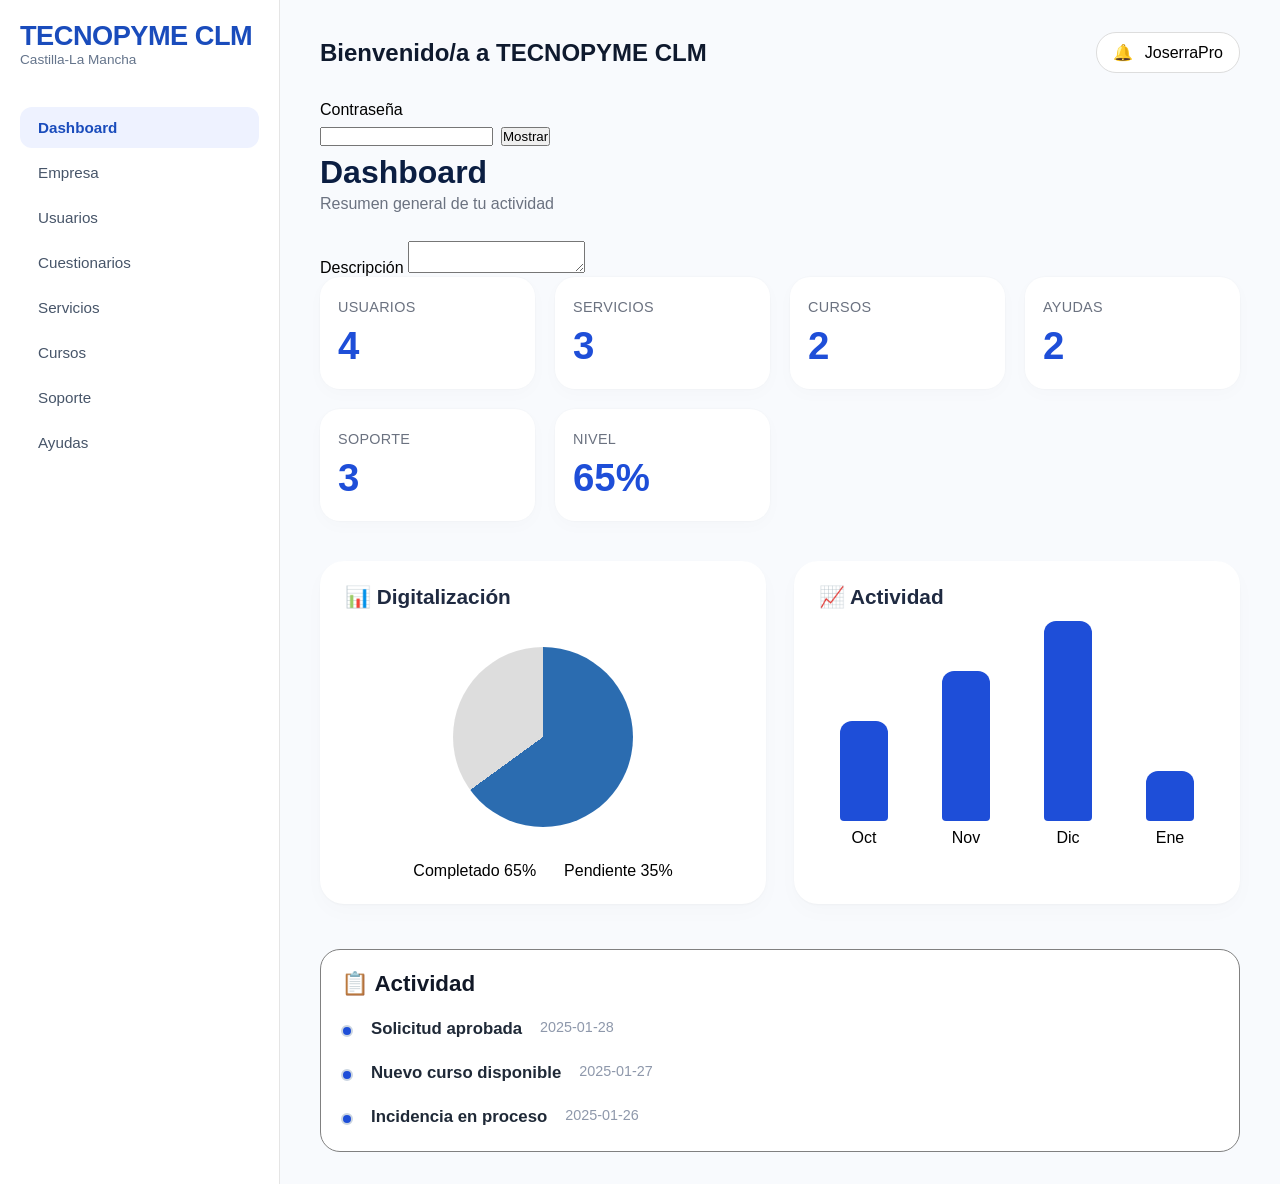
==== commit 8a016f4d: "Update index.html" ====
--- a/index.html
+++ b/index.html
@@ -55,6 +55,11 @@
             <h1>Dashboard</h1>
             <p>Resumen general de tu actividad</p>
         </section>
+
+        <!-- Campo descripción con contador -->
+        <label for="soporteDesc">Descripción</label>
+        <textarea id="soporteDesc" data-charcount="true" maxlength="500"></textarea>
+        <span class="char-count"></span>
 
         <section class="cards-grid">
             <div class="stat-card"><h4>Usuarios</h4><div class="number">4</div></div>
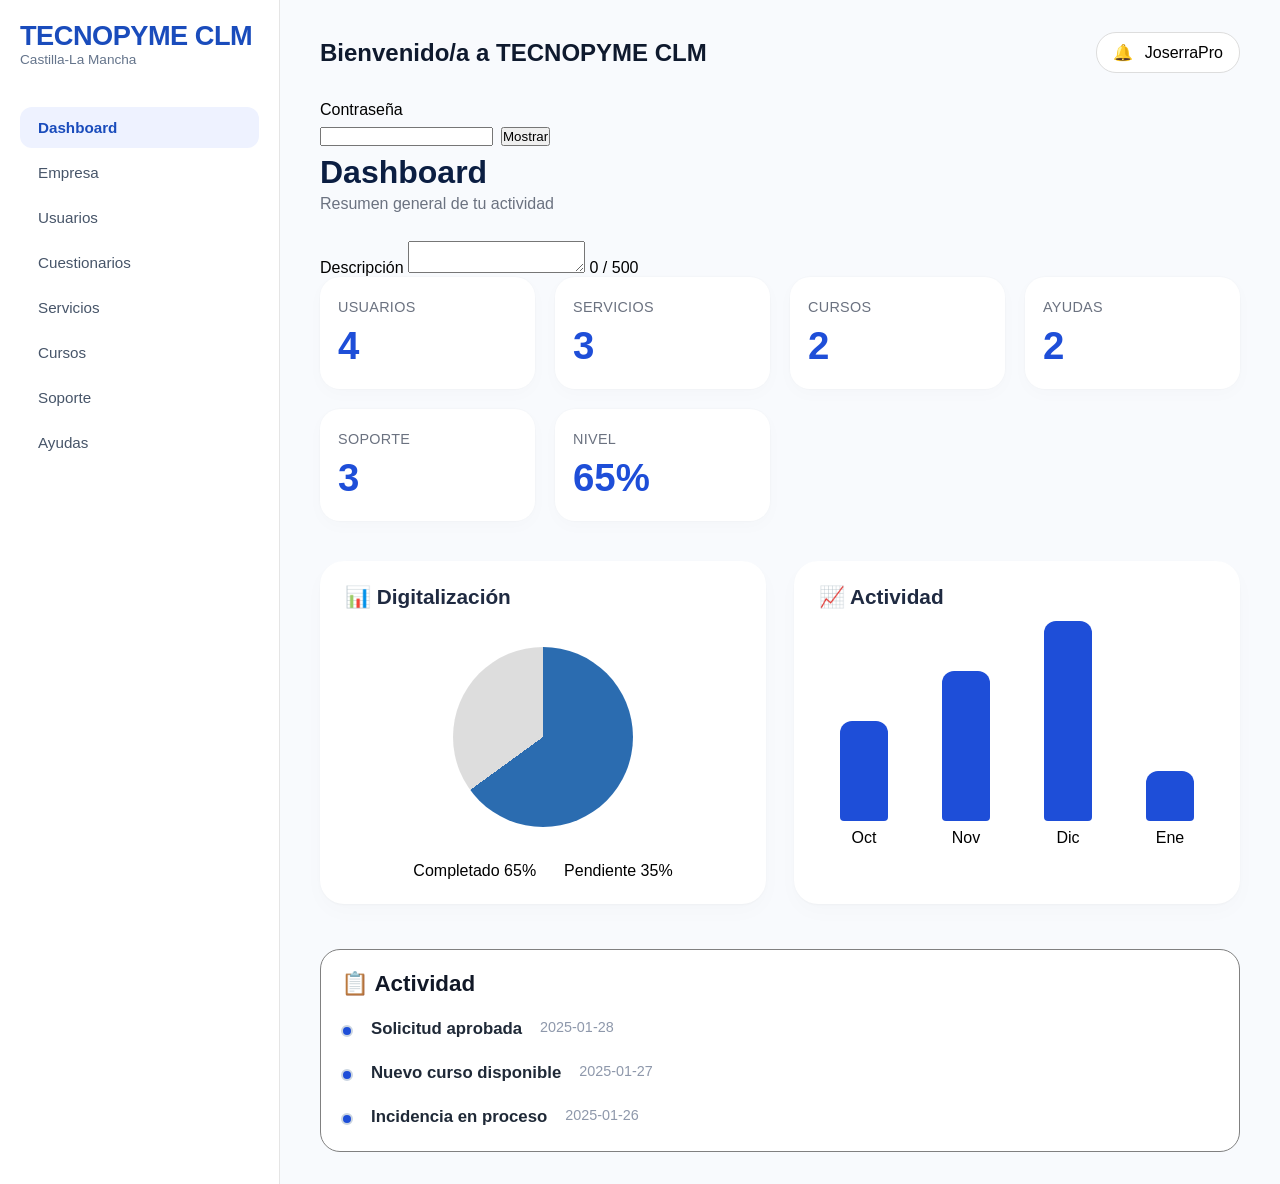
==== commit 46894ade: "Update index.html" ====
--- a/index.html
+++ b/index.html
@@ -56,7 +56,7 @@
             <p>Resumen general de tu actividad</p>
         </section>
 
-        <!-- Campo descripción con contador -->
+        <!-- contador de caracteres -->
         <label for="soporteDesc">Descripción</label>
         <textarea id="soporteDesc" data-charcount="true" maxlength="500"></textarea>
         <span class="char-count"></span>
